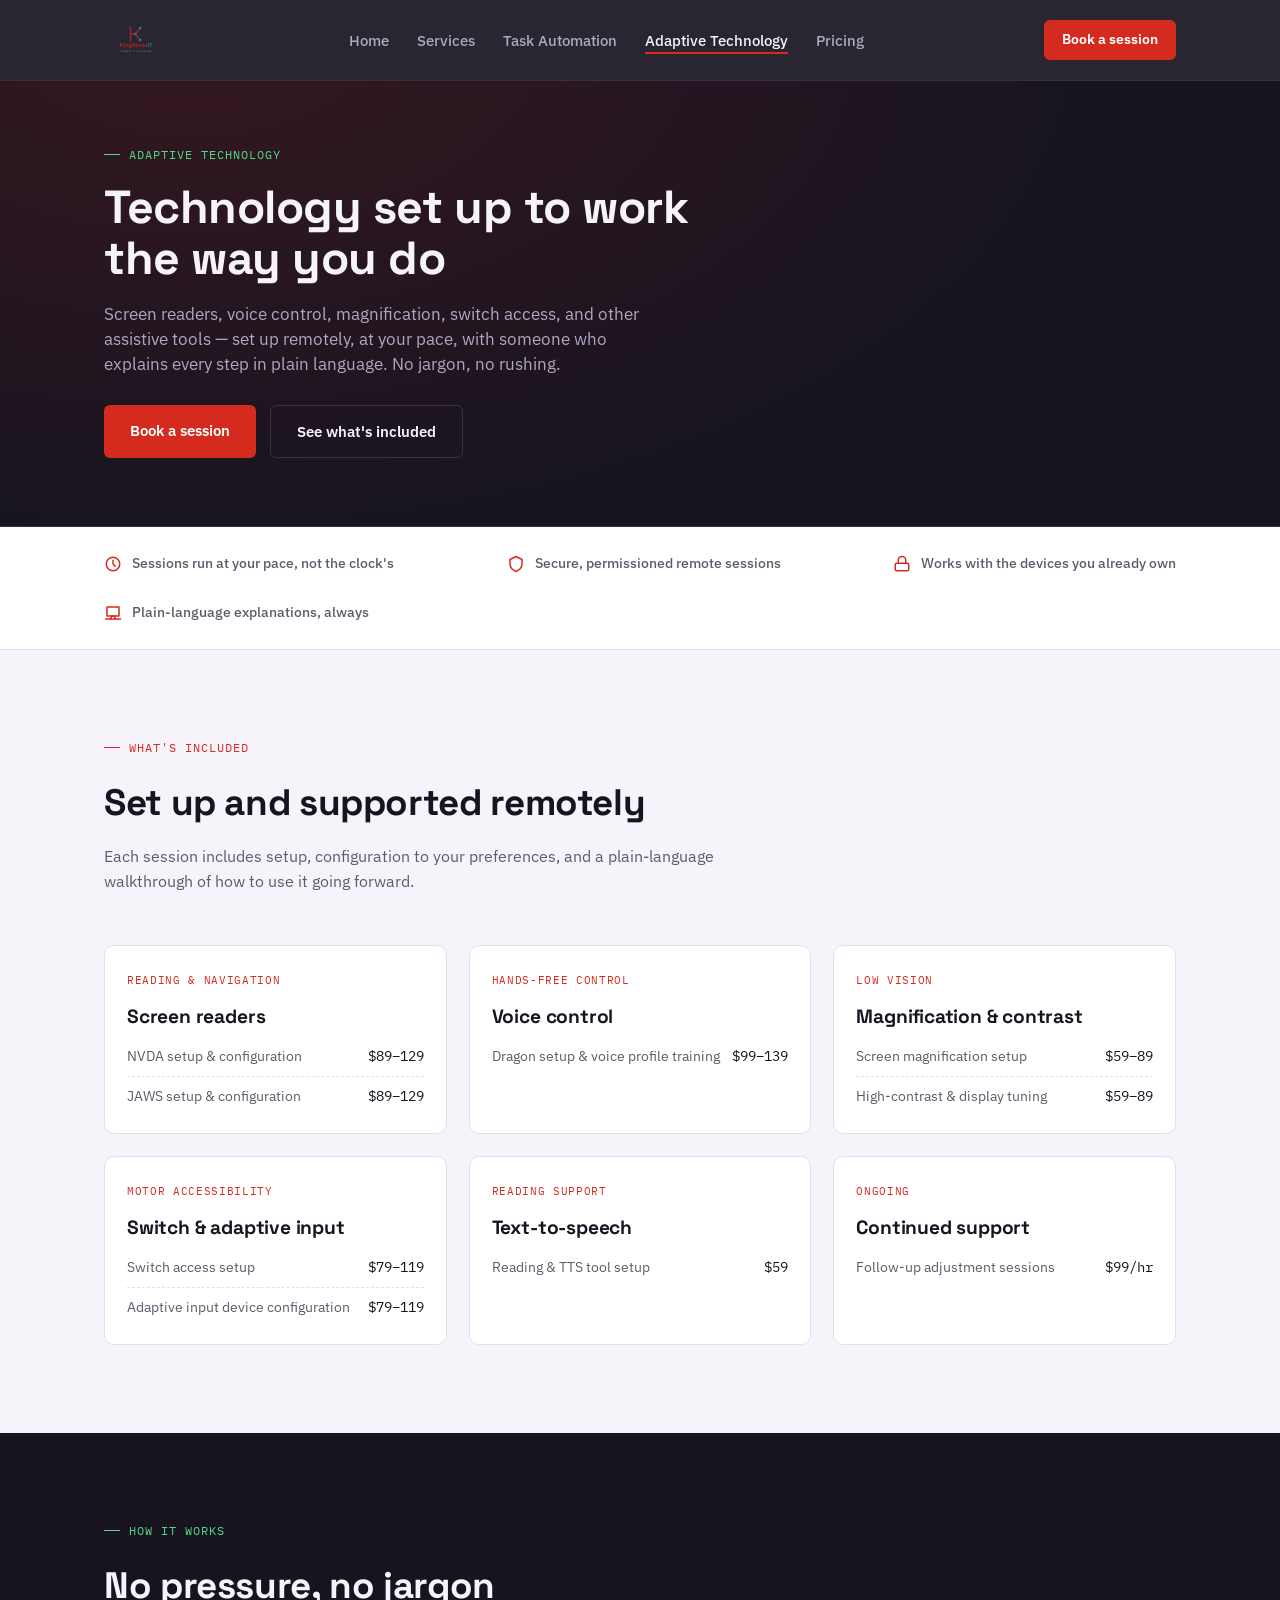
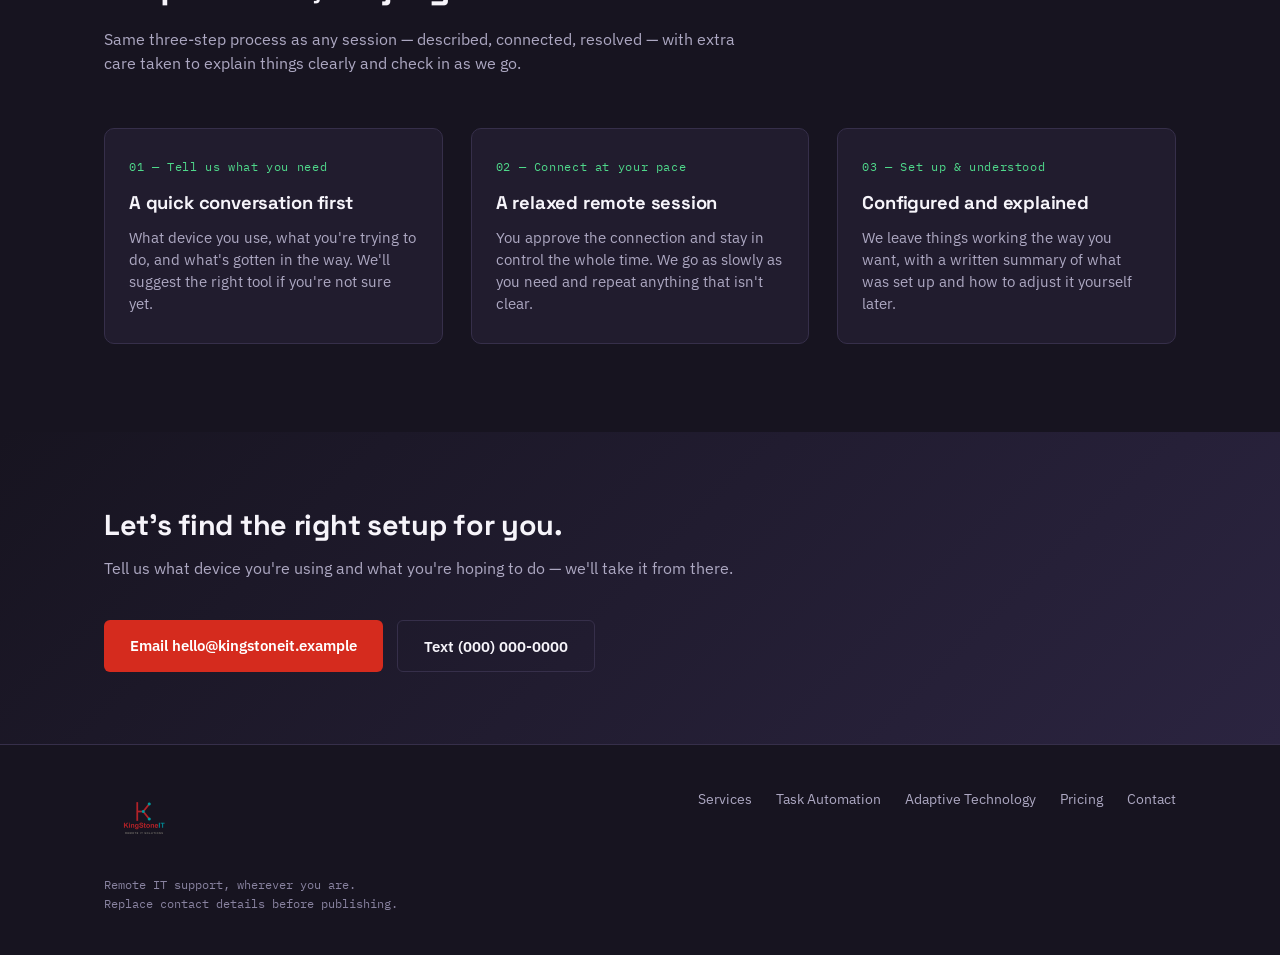
==== adaptive-technology.html @ 72d065fc "Switch to KingStoneIT.png logo" ====
<!DOCTYPE html>
<html lang="en">
<head>
<meta charset="UTF-8">
<meta name="viewport" content="width=device-width, initial-scale=1.0">
<title>Adaptive Technology Support — KingStone IT</title>
<meta name="description" content="Remote setup and support for screen readers, voice control, magnification, and other assistive technology. Patient, one-on-one sessions.">
<link rel="preconnect" href="https://fonts.googleapis.com">
<link rel="preconnect" href="https://fonts.gstatic.com" crossorigin>
<link href="https://fonts.googleapis.com/css2?family=Space+Grotesk:wght@500;600;700&family=IBM+Plex+Sans:wght@400;500;600&family=IBM+Plex+Mono:wght@400;500&display=swap" rel="stylesheet">
<link href="https://assets.calendly.com/assets/external/widget.css" rel="stylesheet">
<link rel="stylesheet" href="styles.css">
<link rel="stylesheet" href="automation-theme.css">
<link rel="icon" type="image/png" href="KingStoneIT-favicon.png">
</head>
<body>
<a href="#main-content" class="skip-link">Skip to main content</a>

<nav aria-label="Primary">
  <div class="nav-inner">
    <a href="index.html" class="brand"><img src="KingStoneIT.png" alt="KingStone IT" class="brand-icon"></a>
    <ul class="nav-links" id="navLinks">
      <li><a href="index.html">Home</a></li>
      <li><a href="services.html">Services</a></li>
      <li><a href="task-automation.html">Task Automation</a></li>
      <li><a href="adaptive-technology.html" aria-current="page">Adaptive Technology</a></li>
      <li><a href="pricing.html">Pricing</a></li>
    </ul>
    <div style="display:flex; align-items:center; gap:10px;">
      <a href="https://calendly.com/kingstoneit/session" target="_blank" rel="noopener" class="nav-cta" onclick="return openCalendly(event)">Book a session</a>
      <button class="nav-toggle" id="navToggle" aria-label="Toggle menu" aria-controls="navLinks" aria-expanded="false">MENU</button>
    </div>
  </div>
</nav>

<header class="page-hero">
  <div class="wrap">
    <div class="eyebrow">Adaptive technology</div>
    <h1>Technology set up to work the way you do</h1>
    <p class="lede">Screen readers, voice control, magnification, switch access, and other assistive tools — set up remotely, at your pace, with someone who explains every step in plain language. No jargon, no rushing.</p>
    <div class="hero-ctas">
      <a href="https://calendly.com/kingstoneit/session" target="_blank" rel="noopener" class="btn-primary" onclick="return openCalendly(event)">Book a session</a>
      <a href="#services" class="btn-ghost">See what's included</a>
    </div>
  </div>
</header>

<main id="main-content">

<div class="trust">
  <div class="wrap trust-inner">
    <div class="trust-item">
      <svg aria-hidden="true" focusable="false" width="18" height="18" viewBox="0 0 24 24" fill="none" stroke-width="2" stroke-linecap="round" stroke-linejoin="round"><circle cx="12" cy="12" r="9"/><path d="M12 7v5l3 3"/></svg>
      Sessions run at your pace, not the clock's
    </div>
    <div class="trust-item">
      <svg aria-hidden="true" focusable="false" width="18" height="18" viewBox="0 0 24 24" fill="none" stroke-width="2" stroke-linecap="round" stroke-linejoin="round"><path d="M12 2l8 4v6c0 5-3.5 8-8 10-4.5-2-8-5-8-10V6z"/></svg>
      Secure, permissioned remote sessions
    </div>
    <div class="trust-item">
      <svg aria-hidden="true" focusable="false" width="18" height="18" viewBox="0 0 24 24" fill="none" stroke-width="2" stroke-linecap="round" stroke-linejoin="round"><rect x="3" y="11" width="18" height="10" rx="2"/><path d="M7 11V7a5 5 0 0110 0v4"/></svg>
      Works with the devices you already own
    </div>
    <div class="trust-item">
      <svg aria-hidden="true" focusable="false" width="18" height="18" viewBox="0 0 24 24" fill="none" stroke-width="2" stroke-linecap="round" stroke-linejoin="round"><path d="M4 4h16v12H4z"/><path d="M2 20h20"/><path d="M9 20l1-4h4l1 4"/></svg>
      Plain-language explanations, always
    </div>
  </div>
</div>

<section id="services">
  <div class="wrap">
    <div class="section-head">
      <div class="eyebrow">What's included</div>
      <h2>Set up and supported remotely</h2>
      <p>Each session includes setup, configuration to your preferences, and a plain-language walkthrough of how to use it going forward.</p>
    </div>
    <div class="service-grid">
      <div class="light-card">
        <div class="tag">Reading &amp; navigation</div>
        <h3>Screen readers</h3>
        <ul>
          <li>NVDA setup &amp; configuration <span class="price">$89–129</span></li>
          <li>JAWS setup &amp; configuration <span class="price">$89–129</span></li>
        </ul>
      </div>
      <div class="light-card">
        <div class="tag">Hands-free control</div>
        <h3>Voice control</h3>
        <ul>
          <li>Dragon setup &amp; voice profile training <span class="price">$99–139</span></li>
        </ul>
      </div>
      <div class="light-card">
        <div class="tag">Low vision</div>
        <h3>Magnification &amp; contrast</h3>
        <ul>
          <li>Screen magnification setup <span class="price">$59–89</span></li>
          <li>High-contrast &amp; display tuning <span class="price">$59–89</span></li>
        </ul>
      </div>
      <div class="light-card">
        <div class="tag">Motor accessibility</div>
        <h3>Switch &amp; adaptive input</h3>
        <ul>
          <li>Switch access setup <span class="price">$79–119</span></li>
          <li>Adaptive input device configuration <span class="price">$79–119</span></li>
        </ul>
      </div>
      <div class="light-card">
        <div class="tag">Reading support</div>
        <h3>Text-to-speech</h3>
        <ul>
          <li>Reading &amp; TTS tool setup <span class="price">$59</span></li>
        </ul>
      </div>
      <div class="light-card">
        <div class="tag">Ongoing</div>
        <h3>Continued support</h3>
        <ul>
          <li>Follow-up adjustment sessions <span class="price">$99/hr</span></li>
        </ul>
      </div>
    </div>
  </div>
</section>

<section class="dark-section">
  <div class="wrap">
    <div class="section-head">
      <div class="eyebrow">How it works</div>
      <h2>No pressure, no jargon</h2>
      <p>Same three-step process as any session — described, connected, resolved — with extra care taken to explain things clearly and check in as we go.</p>
    </div>
    <div class="steps">
      <div class="step" style="background:var(--ink-2); border-color:var(--border-dark);">
        <div class="step-num mono" style="color:var(--teal);">01 — Tell us what you need</div>
        <h3>A quick conversation first</h3>
        <p style="color:var(--slate-light);">What device you use, what you're trying to do, and what's gotten in the way. We'll suggest the right tool if you're not sure yet.</p>
      </div>
      <div class="step" style="background:var(--ink-2); border-color:var(--border-dark);">
        <div class="step-num mono" style="color:var(--teal);">02 — Connect at your pace</div>
        <h3>A relaxed remote session</h3>
        <p style="color:var(--slate-light);">You approve the connection and stay in control the whole time. We go as slowly as you need and repeat anything that isn't clear.</p>
      </div>
      <div class="step" style="background:var(--ink-2); border-color:var(--border-dark);">
        <div class="step-num mono" style="color:var(--teal);">03 — Set up &amp; understood</div>
        <h3>Configured and explained</h3>
        <p style="color:var(--slate-light);">We leave things working the way you want, with a written summary of what was set up and how to adjust it yourself later.</p>
      </div>
    </div>
  </div>
</section>

<div class="cta-band" id="contact">
  <div class="wrap cta-band-inner">
    <div>
      <h2>Let's find the right setup for you.</h2>
      <p>Tell us what device you're using and what you're hoping to do — we'll take it from there.</p>
    </div>
    <div style="display:flex; gap:14px; flex-wrap:wrap;">
      <a href="mailto:hello@kingstoneit.example" class="btn-primary">Email hello@kingstoneit.example</a>
      <a href="sms:+10000000000" class="btn-ghost">Text (000) 000-0000</a>
    </div>
  </div>
</div>

</main>

<footer>
  <div class="wrap footer-inner">
    <div>
      <div class="footer-brand"><img src="KingStoneIT.png" alt="KingStone IT" class="footer-icon"></div>
      <p class="footer-note">Remote IT support, wherever you are.<br>Replace contact details before publishing.</p>
    </div>
    <ul class="footer-links">
      <li><a href="services.html">Services</a></li>
      <li><a href="task-automation.html">Task Automation</a></li>
      <li><a href="adaptive-technology.html">Adaptive Technology</a></li>
      <li><a href="pricing.html">Pricing</a></li>
      <li><a href="#contact">Contact</a></li>
    </ul>
  </div>
</footer>

<script src="https://assets.calendly.com/assets/external/widget.js" type="text/javascript" async></script>
<script src="script.js"></script>
</body>
</html>
---- styles.css ----
:root{
  --ink:#10171F;
  --ink-2:#1A232D;
  --ink-3:#242F3B;
  --paper:#F5F3EE;
  --paper-2:#FFFFFF;
  --teal:#4FA8D6;
  --copper:#C13D2F;
  --copper-dark:#A02F23;
  --amber:#E8A33D;
  --ok-green:#5FBE8A;
  --slate:#5B6672;
  --slate-light:#A9B4BE;
  --border-light:#E4E0D6;
  --border-dark:#2E3946;
  --radius:10px;
}

*{box-sizing:border-box;}
html{scroll-behavior:smooth;}
body{
  margin:0;
  font-family:'IBM Plex Sans', sans-serif;
  color:var(--ink);
  background:var(--paper);
  line-height:1.5;
  -webkit-font-smoothing:antialiased;
}
h1,h2,h3{
  font-family:'Space Grotesk', sans-serif;
  margin:0;
  letter-spacing:-0.01em;
}
.mono{font-family:'IBM Plex Mono', monospace;}
a{color:inherit;}
img{max-width:100%;display:block;}
.wrap{
  max-width:1120px;
  margin:0 auto;
  padding:0 24px;
}
:focus-visible{
  outline:2px solid var(--teal);
  outline-offset:3px;
}
.skip-link{
  position:absolute;
  left:12px;
  top:-60px;
  background:var(--paper-2);
  color:var(--ink);
  padding:12px 18px;
  border-radius:6px;
  font-weight:600;
  font-size:0.9rem;
  text-decoration:none;
  z-index:100;
  transition:top .15s ease;
}
.skip-link:focus{top:12px;}

/* ---------- NAV ---------- */
nav{
  position:sticky;
  top:0;
  z-index:50;
  background:rgba(16,23,31,0.92);
  backdrop-filter:blur(8px);
  border-bottom:1px solid var(--border-dark);
}
.nav-inner{
  display:flex;
  align-items:center;
  justify-content:space-between;
  padding:16px 24px;
  max-width:1120px;
  margin:0 auto;
}
.brand{
  display:flex;
  align-items:center;
  gap:10px;
  color:var(--paper);
  font-weight:700;
  font-size:1.15rem;
  text-decoration:none;
}
.brand-icon{
  height:48px;width:auto;
  display:block;
  flex-shrink:0;
}
.footer-icon{
  height:60px;width:auto;
  display:block;
  flex-shrink:0;
}
.nav-links{
  display:flex;
  gap:28px;
  list-style:none;
  margin:0;padding:0;
}
.nav-links a{
  color:var(--slate-light);
  text-decoration:none;
  font-size:0.92rem;
  font-weight:500;
  transition:color .15s ease;
}
.nav-links a:hover{color:var(--paper);}
.nav-links a[aria-current="page"]{color:var(--paper); border-bottom:2px solid var(--copper); padding-bottom:2px;}
.nav-cta{
  background:var(--copper);
  color:#fff;
  padding:9px 18px;
  border-radius:6px;
  font-weight:600;
  font-size:0.88rem;
  text-decoration:none;
  white-space:nowrap;
  transition:background .15s ease;
}
.nav-cta:hover{background:var(--copper-dark);}
.nav-toggle{display:none;}

/* ---------- PAGE HERO (interior pages) ---------- */
.page-hero{
  background:
    radial-gradient(ellipse 900px 500px at 15% -10%, rgba(79,168,214,0.10), transparent),
    var(--ink);
  color:var(--paper);
  padding:64px 0 68px;
  border-bottom:1px solid var(--border-dark);
}
.page-hero h1{
  font-size:clamp(2rem, 4vw, 2.9rem);
  line-height:1.1;
  font-weight:700;
  max-width:22ch;
}
.page-hero p.lede{
  margin-top:18px;
  font-size:1.05rem;
  color:var(--slate-light);
  max-width:56ch;
}
.page-hero .hero-ctas{margin-top:28px;}

/* ---------- HOME HERO ---------- */
.hero{
  background:
    radial-gradient(ellipse 900px 500px at 15% -10%, rgba(79,168,214,0.10), transparent),
    var(--ink);
  color:var(--paper);
  padding:88px 0 96px;
  border-bottom:1px solid var(--border-dark);
}
.hero-grid{
  display:grid;
  grid-template-columns:1.15fr 0.85fr;
  gap:56px;
  align-items:center;
}
.eyebrow{
  font-family:'IBM Plex Mono', monospace;
  font-size:0.78rem;
  letter-spacing:0.08em;
  text-transform:uppercase;
  color:var(--teal);
  display:flex;
  align-items:center;
  gap:9px;
  margin-bottom:18px;
}
.eyebrow::before{
  content:"";
  width:16px;height:1px;
  background:var(--teal);
}
.hero h1{
  font-size:clamp(2.1rem, 4.4vw, 3.35rem);
  line-height:1.08;
  font-weight:700;
}
.hero h1 em{font-style:normal; color:var(--copper);}
.hero p.lede{
  margin-top:20px;
  font-size:1.08rem;
  color:var(--slate-light);
  max-width:46ch;
}
.hero-ctas{
  display:flex;
  gap:14px;
  margin-top:32px;
  flex-wrap:wrap;
}
.btn-primary{
  background:var(--copper);
  color:#fff;
  padding:14px 26px;
  border-radius:6px;
  font-weight:600;
  text-decoration:none;
  font-size:0.95rem;
  display:inline-block;
  transition:background .15s ease, transform .15s ease;
}
.btn-primary:hover{background:var(--copper-dark); transform:translateY(-1px);}
.btn-ghost{
  border:1px solid var(--border-dark);
  color:var(--paper);
  padding:14px 26px;
  border-radius:6px;
  font-weight:600;
  text-decoration:none;
  font-size:0.95rem;
  display:inline-block;
  transition:border-color .15s ease, background .15s ease;
}
.btn-ghost:hover{border-color:var(--teal); background:rgba(79,168,214,0.08);}

/* status board — signature element */
.board{
  background:var(--ink-2);
  border:1px solid var(--border-dark);
  border-radius:var(--radius);
  padding:22px;
}
.board-head{
  display:flex;
  justify-content:space-between;
  align-items:center;
  padding-bottom:16px;
  margin-bottom:16px;
  border-bottom:1px solid var(--border-dark);
}
.board-head span:first-child{
  font-family:'IBM Plex Mono', monospace;
  font-size:0.75rem;
  letter-spacing:0.06em;
  color:var(--slate-light);
  text-transform:uppercase;
}
.board-head span:last-child{
  font-family:'IBM Plex Mono', monospace;
  font-size:0.72rem;
  color:var(--ok-green);
}
.board-row{
  display:flex;
  align-items:center;
  justify-content:space-between;
  padding:11px 0;
  border-bottom:1px solid var(--border-dark);
}
.board-row:last-child{border-bottom:none;}
.board-row .label{
  font-family:'IBM Plex Mono', monospace;
  font-size:0.83rem;
  color:var(--paper);
}
.board-row .status{
  display:flex;
  align-items:center;
  gap:8px;
  font-family:'IBM Plex Mono', monospace;
  font-size:0.75rem;
  color:var(--ok-green);
}
.pulse-dot{
  width:7px;height:7px;
  border-radius:50%;
  background:var(--ok-green);
  box-shadow:0 0 0 0 rgba(95,190,138,0.5);
  animation:pulse 2.4s ease-out infinite;
}
@keyframes pulse{
  0%{box-shadow:0 0 0 0 rgba(95,190,138,0.45);}
  70%{box-shadow:0 0 0 7px rgba(95,190,138,0);}
  100%{box-shadow:0 0 0 0 rgba(95,190,138,0);}
}
@media (prefers-reduced-motion: reduce){
  .pulse-dot{animation:none;}
  html{scroll-behavior:auto;}
}

/* ---------- TRUST BAR ---------- */
.trust{
  background:var(--paper-2);
  border-bottom:1px solid var(--border-light);
  padding:26px 0;
}
.trust-inner{
  display:flex;
  flex-wrap:wrap;
  gap:28px 40px;
  justify-content:space-between;
}
.trust-item{
  display:flex;
  align-items:center;
  gap:10px;
  font-size:0.88rem;
  color:var(--slate);
  font-weight:500;
}
.trust-item svg{flex:none;stroke:var(--copper);}

/* ---------- SECTION SHARED ---------- */
section{padding:88px 0;}
.section-head{
  max-width:640px;
  margin-bottom:52px;
}
.section-head .eyebrow{color:var(--copper);}
.section-head .eyebrow::before{background:var(--copper);}
.section-head h2{
  font-size:clamp(1.7rem, 3vw, 2.3rem);
  font-weight:700;
}
.section-head p{
  color:var(--slate);
  margin-top:14px;
  font-size:1.02rem;
}

/* ---------- HOW IT WORKS ---------- */
.how{background:var(--paper);}
.steps{
  display:grid;
  grid-template-columns:repeat(3,1fr);
  gap:28px;
}
.step{
  background:var(--paper-2);
  border:1px solid var(--border-light);
  border-radius:var(--radius);
  padding:28px 24px;
  position:relative;
}
.step-num{
  font-family:'IBM Plex Mono', monospace;
  font-size:0.78rem;
  color:var(--copper);
  letter-spacing:0.05em;
}
.step h3{font-size:1.15rem; margin-top:14px; margin-bottom:10px;}
.step p{color:var(--slate); font-size:0.92rem; margin:0;}

/* ---------- DARK SECTION VARIANT ---------- */
.dark-section{background:var(--ink); color:var(--paper);}
.dark-section .section-head .eyebrow{color:var(--teal);}
.dark-section .section-head .eyebrow::before{background:var(--teal);}
.dark-section .section-head p{color:var(--slate-light);}

/* ---------- SERVICE / OVERVIEW CARDS ---------- */
.service-grid{
  display:grid;
  grid-template-columns:repeat(3,1fr);
  gap:22px;
}
.service-grid.cols-2{grid-template-columns:repeat(2,1fr);}
.service-card{
  background:var(--ink-2);
  border:1px solid var(--border-dark);
  border-radius:var(--radius);
  padding:26px 22px;
  display:flex;
  flex-direction:column;
  gap:14px;
}
.service-card .tag{
  font-family:'IBM Plex Mono', monospace;
  font-size:0.7rem;
  text-transform:uppercase;
  letter-spacing:0.06em;
  color:var(--teal);
}
.service-card h3{font-size:1.2rem;}
.service-card p.desc{color:var(--slate-light); font-size:0.92rem; margin:0;}
.service-card ul{
  margin:0;
  padding:0;
  list-style:none;
  display:flex;
  flex-direction:column;
  gap:9px;
}
.service-card li{
  font-size:0.88rem;
  color:var(--slate-light);
  display:flex;
  justify-content:space-between;
  gap:12px;
  padding-bottom:9px;
  border-bottom:1px dashed var(--border-dark);
}
.service-card li:last-child{border-bottom:none;padding-bottom:0;}
.service-card li .price{
  font-family:'IBM Plex Mono', monospace;
  color:var(--paper);
  white-space:nowrap;
}
.service-card .card-link{
  margin-top:auto;
  color:var(--teal);
  font-weight:600;
  font-size:0.9rem;
  text-decoration:none;
  display:inline-flex;
  align-items:center;
  gap:6px;
}
.service-card .card-link:hover{text-decoration:underline;}

/* ---------- LIGHT CARDS (used on light-background sections) ---------- */
.light-card{
  background:var(--paper-2);
  border:1px solid var(--border-light);
  border-radius:var(--radius);
  padding:26px 22px;
  display:flex;
  flex-direction:column;
  gap:14px;
}
.light-card .tag{
  font-family:'IBM Plex Mono', monospace;
  font-size:0.7rem;
  text-transform:uppercase;
  letter-spacing:0.06em;
  color:var(--copper);
}
.light-card h3{font-size:1.2rem;}
.light-card ul{
  margin:0;
  padding:0;
  list-style:none;
  display:flex;
  flex-direction:column;
  gap:9px;
}
.light-card li{
  font-size:0.88rem;
  color:var(--slate);
  display:flex;
  justify-content:space-between;
  gap:12px;
  padding-bottom:9px;
  border-bottom:1px dashed var(--border-light);
}
.light-card li:last-child{border-bottom:none;padding-bottom:0;}
.light-card li .price{
  font-family:'IBM Plex Mono', monospace;
  color:var(--ink);
  white-space:nowrap;
}

/* ---------- RETAINER / PRICING PLANS ---------- */
.retainer{background:var(--paper);}
.plans{
  display:grid;
  grid-template-columns:repeat(3,1fr);
  gap:24px;
}
.plan{
  background:var(--paper-2);
  border:1px solid var(--border-light);
  border-radius:var(--radius);
  padding:30px 26px;
  display:flex;
  flex-direction:column;
}
.plan.featured{border:2px solid var(--copper); position:relative;}
.plan.featured::before{
  content:"MOST POPULAR";
  position:absolute;
  top:-11px;
  left:26px;
  background:var(--copper);
  color:#fff;
  font-family:'IBM Plex Mono', monospace;
  font-size:0.65rem;
  letter-spacing:0.06em;
  padding:4px 10px;
  border-radius:4px;
}
.plan h3{font-size:1.1rem;}
.plan .price{
  font-family:'Space Grotesk', sans-serif;
  font-size:2.1rem;
  font-weight:700;
  margin:14px 0 4px;
}
.plan .price span{font-size:0.95rem; font-weight:500; color:var(--slate);}
.plan ul{
  list-style:none;
  padding:0;
  margin:20px 0 0;
  display:flex;
  flex-direction:column;
  gap:10px;
  flex:1;
}
.plan li{font-size:0.9rem; color:var(--slate); display:flex; gap:9px; align-items:flex-start;}
.plan li svg{flex:none; margin-top:3px; stroke:var(--ok-green);}

/* ---------- RATE TABLE (simple two-column list) ---------- */
.rate-table{
  background:var(--paper-2);
  border:1px solid var(--border-light);
  border-radius:var(--radius);
  overflow:hidden;
}
.rate-table .rate-row{
  display:flex;
  justify-content:space-between;
  gap:16px;
  padding:16px 22px;
  border-bottom:1px solid var(--border-light);
  font-size:0.94rem;
}
.rate-table .rate-row:last-child{border-bottom:none;}
.rate-table .rate-row .price{font-family:'IBM Plex Mono', monospace; color:var(--copper); white-space:nowrap;}

/* ---------- CTA BAND ---------- */
.cta-band{
  background:linear-gradient(135deg, var(--ink) 0%, var(--ink-3) 100%);
  color:var(--paper);
  padding:72px 0;
}
.cta-band-inner{
  display:flex;
  justify-content:space-between;
  align-items:center;
  flex-wrap:wrap;
  gap:24px;
}
.cta-band h2{font-size:1.8rem; max-width:34ch;}
.cta-band p{color:var(--slate-light); margin-top:8px;}

/* ---------- FOOTER ---------- */
footer{
  background:var(--ink);
  color:var(--slate-light);
  padding:44px 0 30px;
  border-top:1px solid var(--border-dark);
}
.footer-inner{
  display:flex;
  justify-content:space-between;
  align-items:flex-start;
  flex-wrap:wrap;
  gap:24px;
}
.footer-brand{
  display:flex;
  align-items:center;
  gap:9px;
  color:var(--paper);
  font-weight:700;
  font-family:'Space Grotesk', sans-serif;
}
.footer-links{
  display:flex;
  gap:24px;
  list-style:none;
  padding:0;margin:0;
  font-size:0.85rem;
}
.footer-links a{text-decoration:none; color:var(--slate-light);}
.footer-links a:hover{color:var(--teal);}
.footer-note{
  font-size:0.78rem;
  margin-top:26px;
  color:#7C8794;
  font-family:'IBM Plex Mono', monospace;
}

/* ---------- RESPONSIVE ---------- */
@media (max-width: 860px){
  .hero-grid{grid-template-columns:1fr;}
  .steps, .service-grid, .plans, .service-grid.cols-2{grid-template-columns:1fr;}
  .nav-links{
    position:fixed;
    top:64px;left:0;right:0;
    background:var(--ink);
    flex-direction:column;
    gap:0;
    padding:8px 24px 18px;
    border-bottom:1px solid var(--border-dark);
    display:none;
  }
  .nav-links.open{display:flex;}
  .nav-links a{padding:12px 0;border-bottom:1px solid var(--border-dark);}
  .nav-toggle{
    display:block;
    background:none;
    border:1px solid var(--border-dark);
    color:var(--paper);
    border-radius:6px;
    padding:8px 10px;
    font-family:'IBM Plex Mono', monospace;
    font-size:0.75rem;
  }
  .trust-inner{justify-content:flex-start;}
  .cta-band-inner{flex-direction:column;align-items:flex-start;}
  .rate-table .rate-row{flex-direction:column; gap:4px;}
}
---- automation-theme.css ----
/* Task Automation theme override — load this AFTER styles.css.
   Redefines the same color variables with a Canadian-red/mint palette
   instead of the site's default red/blue, so the cascade picks up
   these values while every structural rule in styles.css stays shared. */
:root{
  --ink:#171420;
  --ink-2:#211C2E;
  --ink-3:#2B2440;
  --paper:#F6F4FA;
  --paper-2:#FFFFFF;
  --teal:#4FD98B;
  --copper:#D52B1E;
  --copper-dark:#A81F16;
  --amber:#F0B429;
  --ok-green:#5FBE8A;
  --slate:#5E5B6B;
  --slate-light:#ADA8C2;
  --border-light:#E3DFF0;
  --border-dark:#362F4A;
}

/* The hero background glow in styles.css hardcodes the default blue as an
   rgba() (CSS variables can't be used inside rgba() color stops), so it
   needs its own override here to match the Canadian-red theme. */
.hero, .page-hero{
  background:
    radial-gradient(ellipse 900px 500px at 15% -10%, rgba(213,43,30,0.16), transparent),
    var(--ink);
}
.btn-ghost:hover{
  background:rgba(79,217,139,0.08);
}
.footer-note{
  color:#8983A0;
}
nav{
  background:rgba(23,20,32,0.92);
}
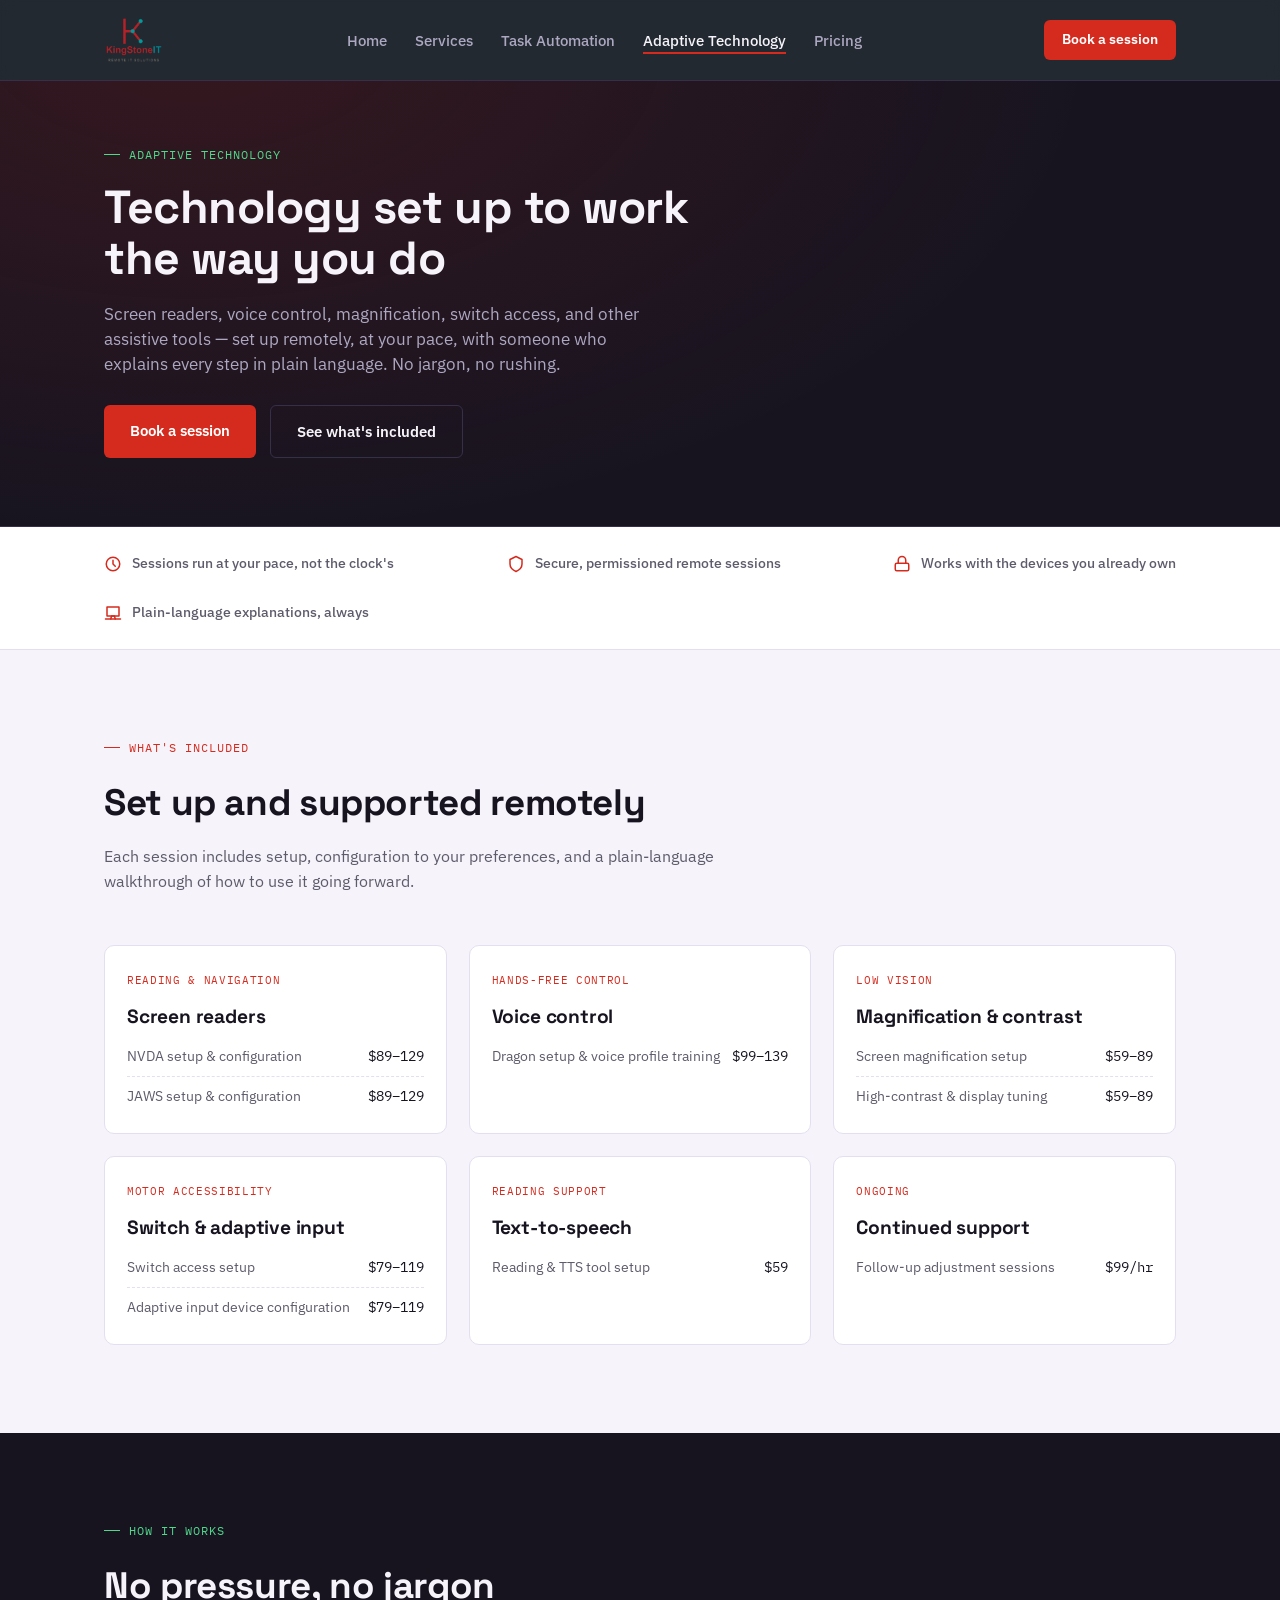
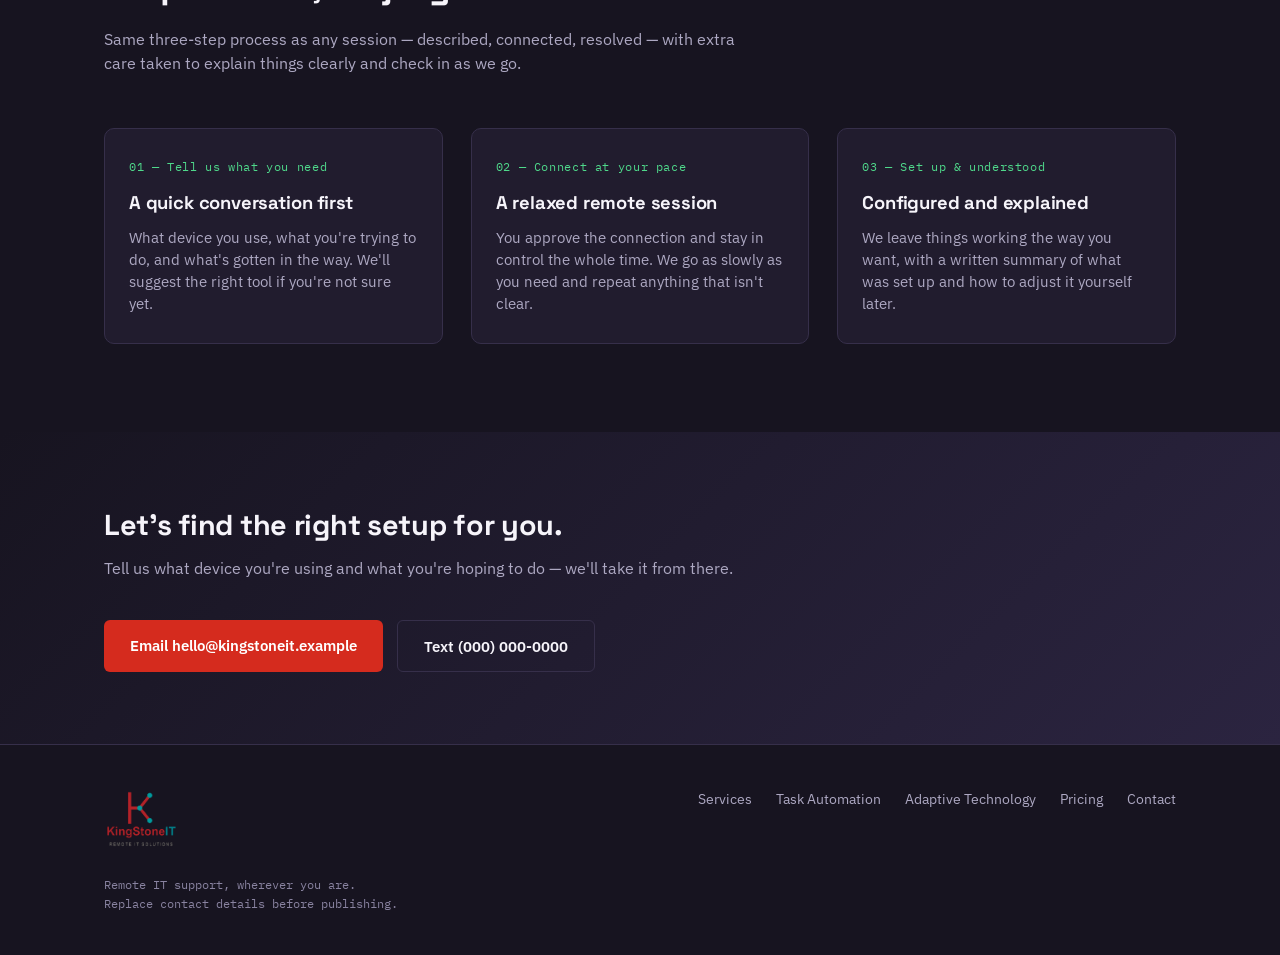
==== commit 3aedf76a: "Add logo to homepage hero, fix logo padding sitewide" ====
--- a/adaptive-technology.html
+++ b/adaptive-technology.html
@@ -18,7 +18,7 @@
 
 <nav aria-label="Primary">
   <div class="nav-inner">
-    <a href="index.html" class="brand"><img src="KingStoneIT.png" alt="KingStone IT" class="brand-icon"></a>
+    <a href="index.html" class="brand"><img src="KingStoneIT-trimmed.png" alt="KingStone IT" class="brand-icon"></a>
     <ul class="nav-links" id="navLinks">
       <li><a href="index.html">Home</a></li>
       <li><a href="services.html">Services</a></li>
@@ -170,7 +170,7 @@
 <footer>
   <div class="wrap footer-inner">
     <div>
-      <div class="footer-brand"><img src="KingStoneIT.png" alt="KingStone IT" class="footer-icon"></div>
+      <div class="footer-brand"><img src="KingStoneIT-trimmed.png" alt="KingStone IT" class="footer-icon"></div>
       <p class="footer-note">Remote IT support, wherever you are.<br>Replace contact details before publishing.</p>
     </div>
     <ul class="footer-links">
@@ -183,7 +183,4 @@
   </div>
 </footer>
 
-<script src="https://assets.calendly.com/assets/external/widget.js" type="text/javascript" async></script>
-<script src="script.js"></script>
-</body>
-</html>
+<script src="https://assets.calend
--- a/styles.css
+++ b/styles.css
@@ -178,6 +178,16 @@
   width:16px;height:1px;
   background:var(--teal);
 }
+.hero-title-row{
+  display:flex;
+  align-items:center;
+  gap:24px;
+}
+.hero-logo{
+  height:110px;
+  width:auto;
+  flex-shrink:0;
+}
 .hero h1{
   font-size:clamp(2.1rem, 4.4vw, 3.35rem);
   line-height:1.08;
@@ -582,6 +592,7 @@
 @media (max-width: 860px){
   .hero-grid{grid-template-columns:1fr;}
   .steps, .service-grid, .plans, .service-grid.cols-2{grid-template-columns:1fr;}
+  .hero-logo{height:72px;}
   .nav-links{
     position:fixed;
     top:64px;left:0;right:0;
@@ -602,9 +613,4 @@
     border-radius:6px;
     padding:8px 10px;
     font-family:'IBM Plex Mono', monospace;
-    font-size:0.75rem;
-  }
-  .trust-inner{justify-content:flex-start;}
-  .cta-band-inner{flex-direction:column;align-items:flex-start;}
-  .rate-table .rate-row{flex-direction:column; gap:4px;}
-}
+    font-size:0.75r
--- a/automation-theme.css
+++ b/automation-theme.css
@@ -34,5 +34,4 @@
   color:#8983A0;
 }
 nav{
-  background:rgba(23,20,32,0.92);
-}
+  background:rgba(23,20,
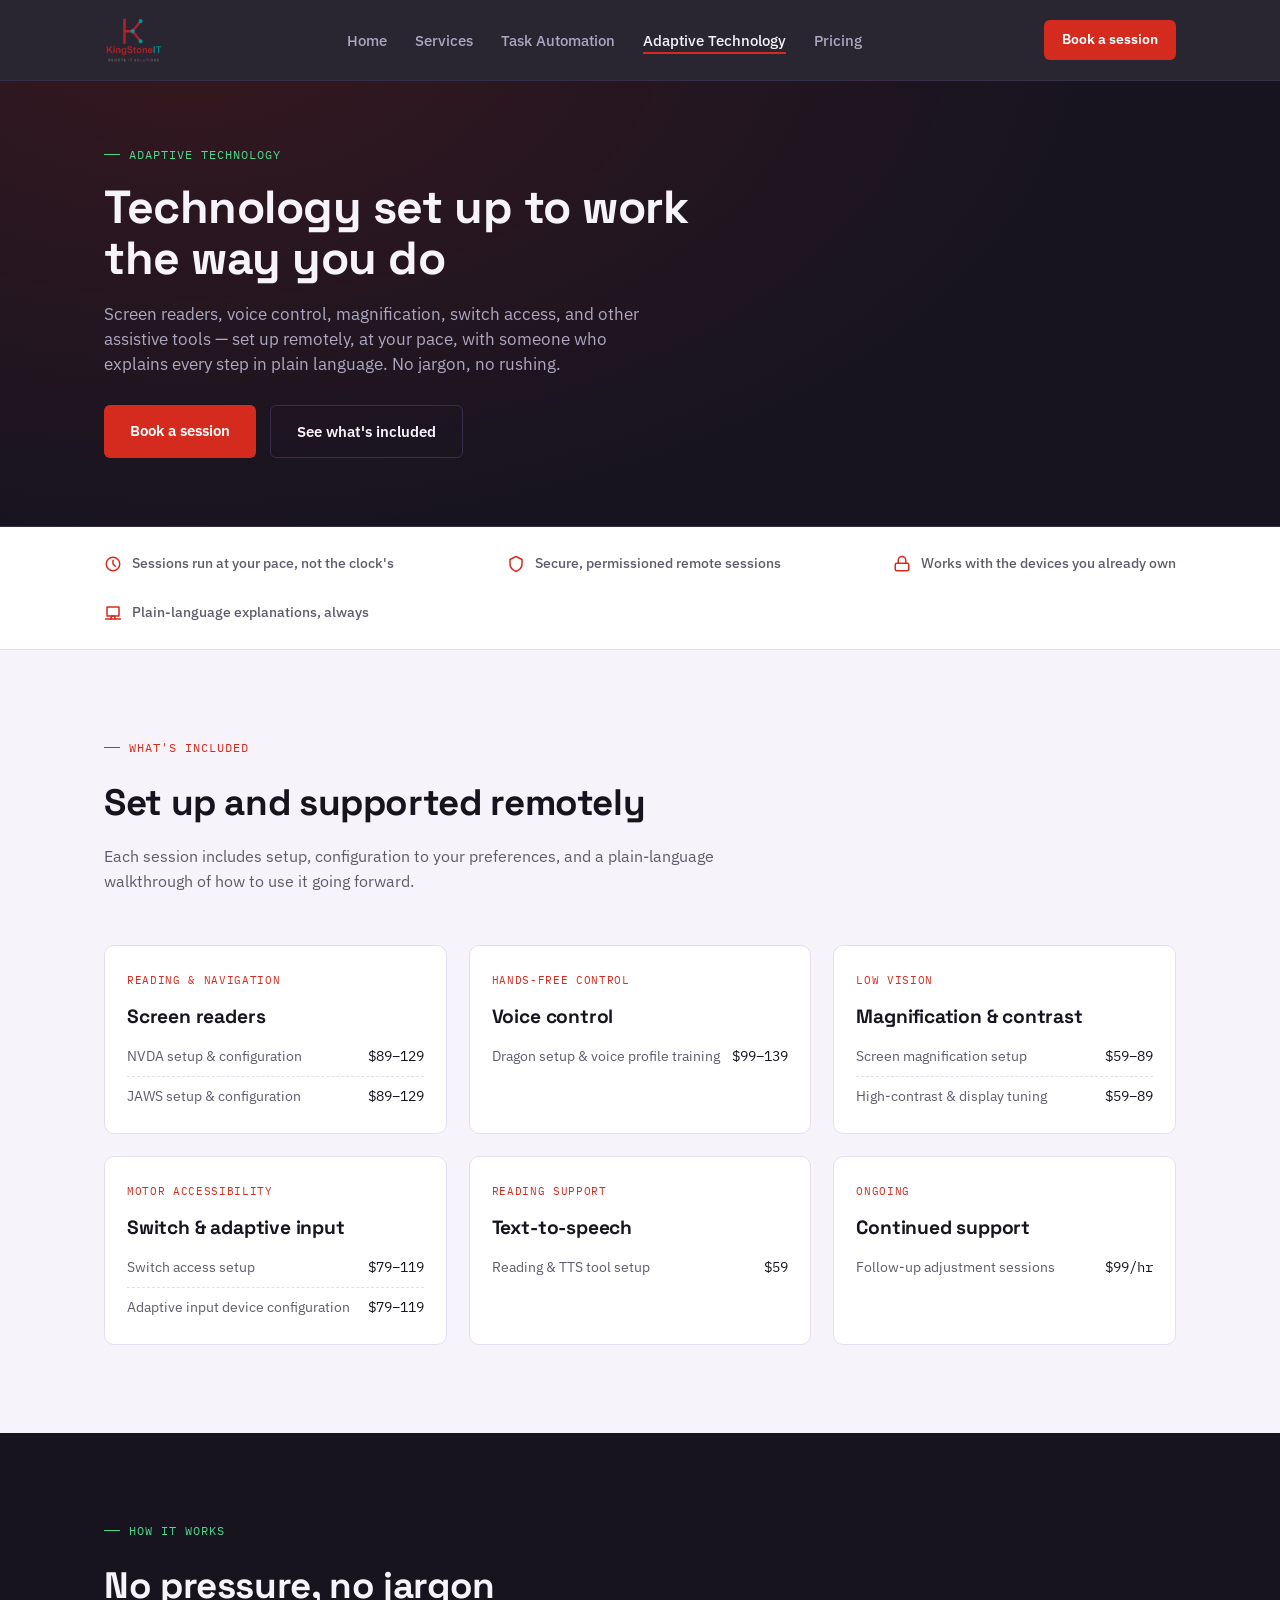
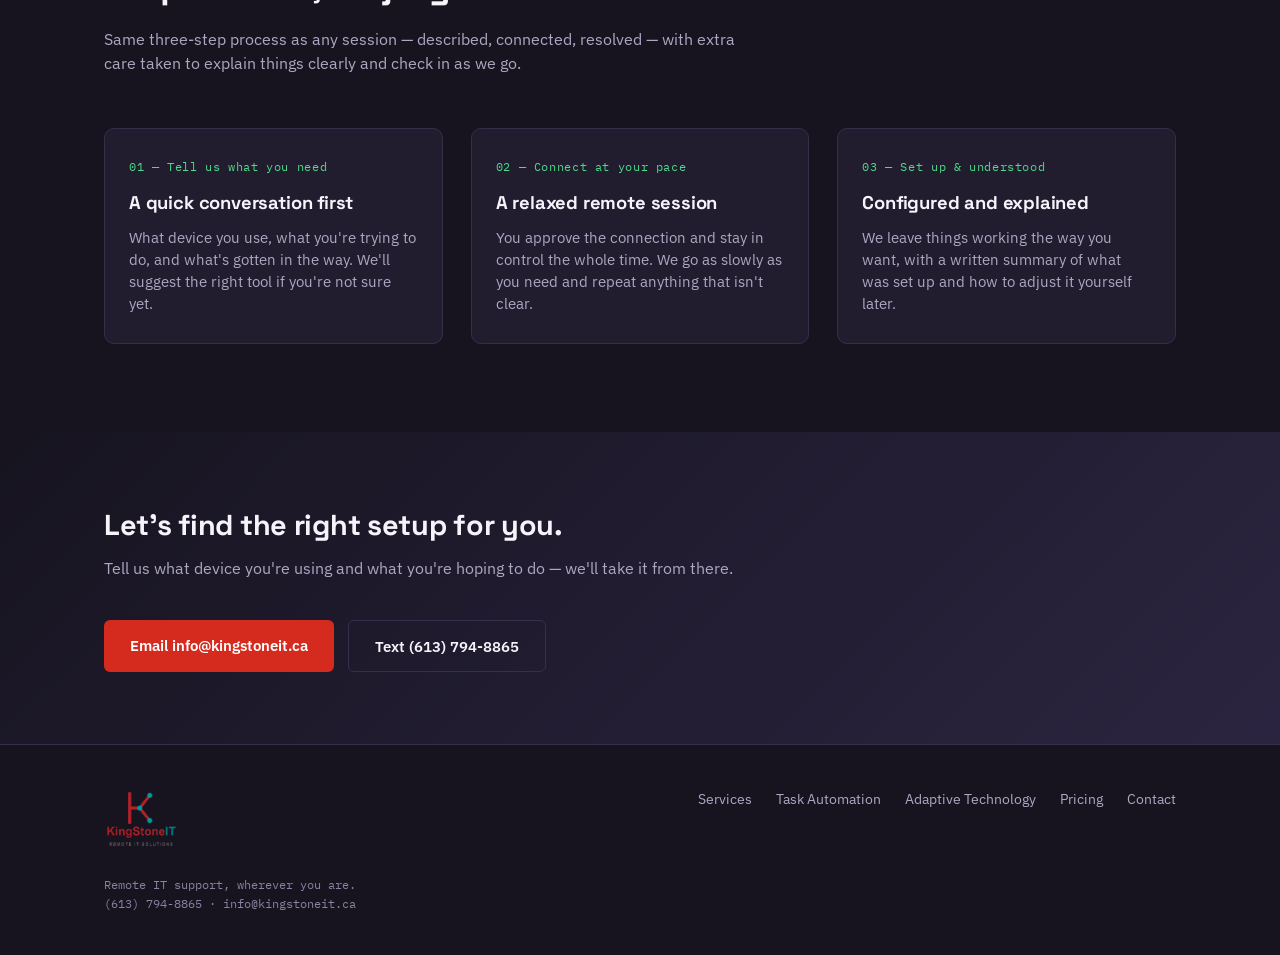
==== commit 3e6b058e: "Update contact info: phone and email" ====
--- a/adaptive-technology.html
+++ b/adaptive-technology.html
@@ -11,7 +11,10 @@
 <link href="https://assets.calendly.com/assets/external/widget.css" rel="stylesheet">
 <link rel="stylesheet" href="styles.css">
 <link rel="stylesheet" href="automation-theme.css">
-<link rel="icon" type="image/png" href="KingStoneIT-favicon.png">
+<link rel="icon" type="image/x-icon" href="favicon.ico">
+<link rel="icon" type="image/png" sizes="32x32" href="favicon-32x32.png">
+<link rel="icon" type="image/png" sizes="16x16" href="favicon-16x16.png">
+<link rel="apple-touch-icon" sizes="180x180" href="apple-touch-icon.png">
 </head>
 <body>
 <a href="#main-content" class="skip-link">Skip to main content</a>
@@ -159,8 +162,8 @@
       <p>Tell us what device you're using and what you're hoping to do — we'll take it from there.</p>
     </div>
     <div style="display:flex; gap:14px; flex-wrap:wrap;">
-      <a href="mailto:hello@kingstoneit.example" class="btn-primary">Email hello@kingstoneit.example</a>
-      <a href="sms:+10000000000" class="btn-ghost">Text (000) 000-0000</a>
+      <a href="mailto:info@kingstoneit.ca" class="btn-primary">Email info@kingstoneit.ca</a>
+      <a href="sms:+16137948865" class="btn-ghost">Text (613) 794-8865</a>
     </div>
   </div>
 </div>
@@ -171,7 +174,7 @@
   <div class="wrap footer-inner">
     <div>
       <div class="footer-brand"><img src="KingStoneIT-trimmed.png" alt="KingStone IT" class="footer-icon"></div>
-      <p class="footer-note">Remote IT support, wherever you are.<br>Replace contact details before publishing.</p>
+      <p class="footer-note">Remote IT support, wherever you are.<br>(613) 794-8865 · info@kingstoneit.ca</p>
     </div>
     <ul class="footer-links">
       <li><a href="services.html">Services</a></li>
--- a/styles.css
+++ b/styles.css
@@ -613,4 +613,12 @@
     border-radius:6px;
     padding:8px 10px;
     font-family:'IBM Plex Mono', monospace;
-    font-size:0.75r+    font-size:0.75rem;
+  }
+  .trust-inner{justify-content:flex-start;}
+  .cta-band-inner{flex-direction:column;align-items:flex-start;}
+  .rate-table .rate-row{flex-direction:column; gap:4px;}
+}
+@media (max-width: 480px){
+  .hero-title-row{flex-direction:column; align-items:flex-start; gap:12px;}
+}
--- a/automation-theme.css
+++ b/automation-theme.css
@@ -34,4 +34,5 @@
   color:#8983A0;
 }
 nav{
-  background:rgba(23,20,+  background:rgba(23,20,32,0.92);
+}
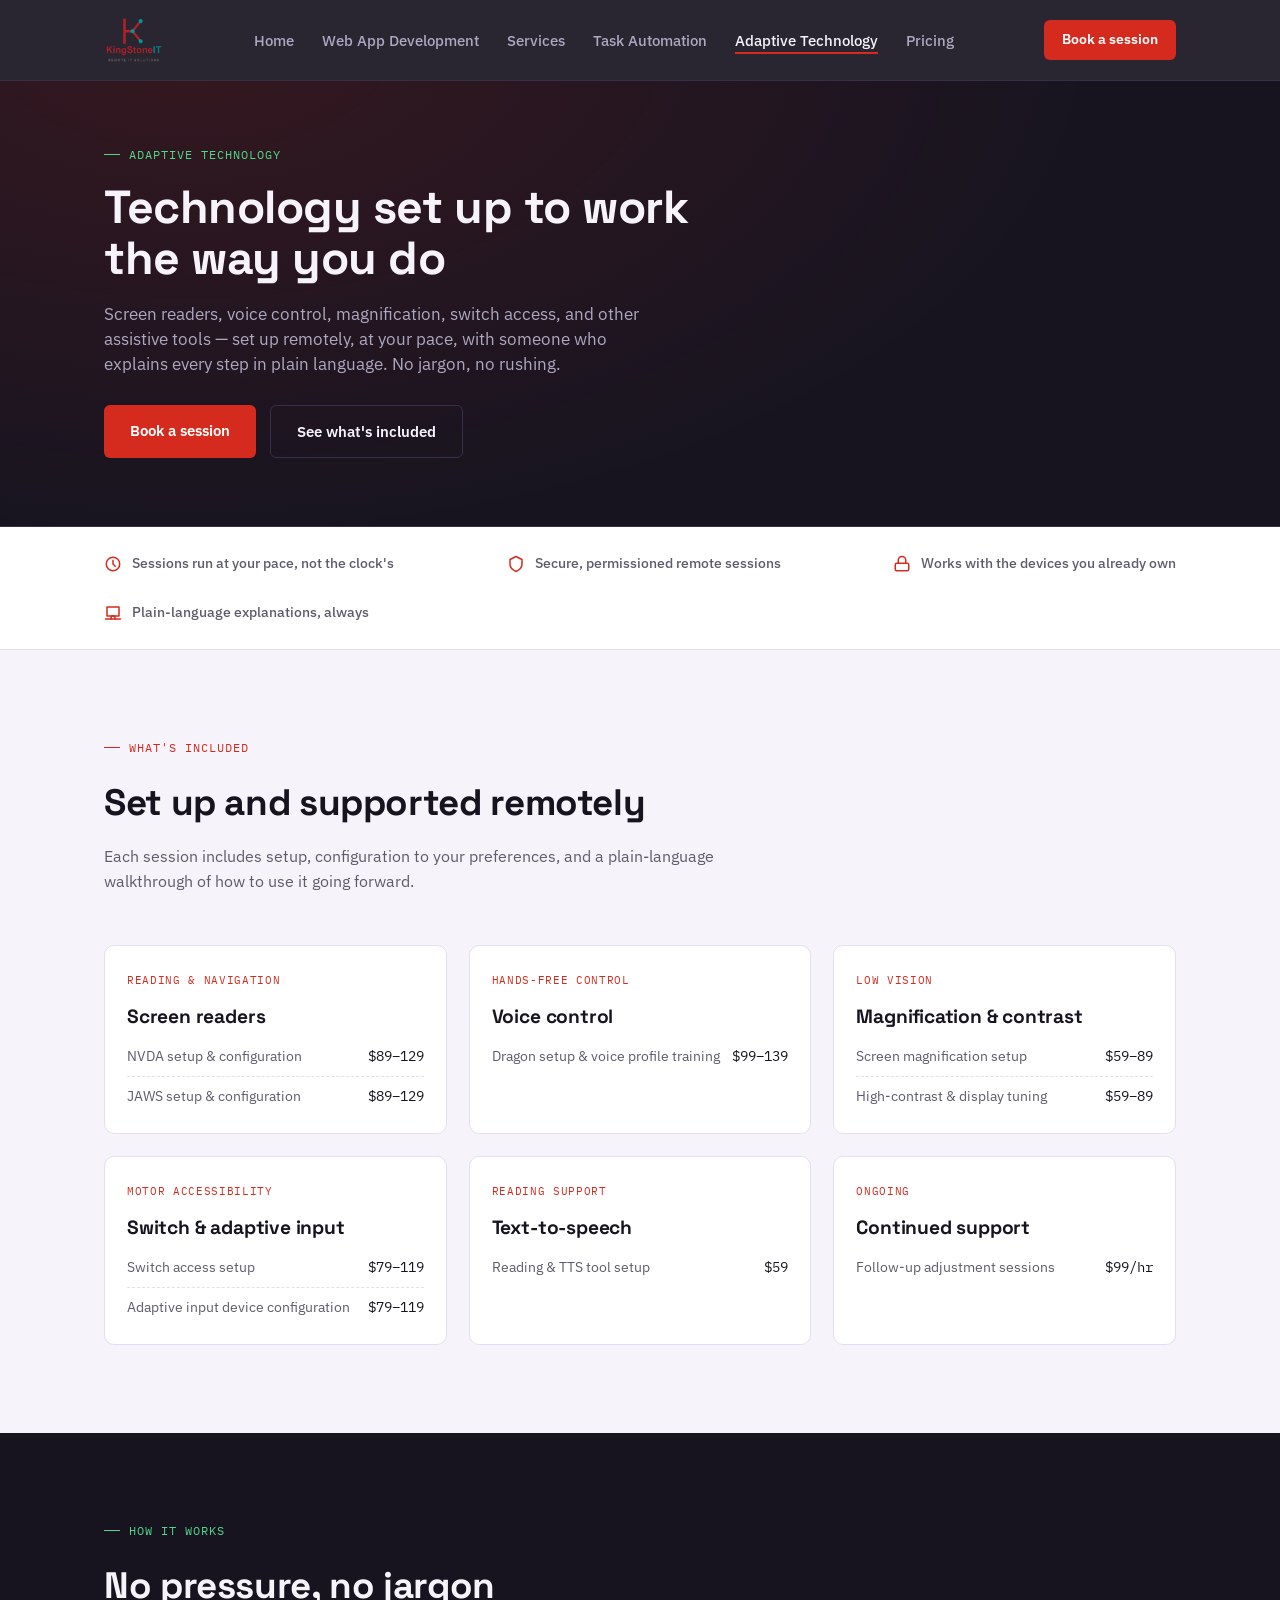
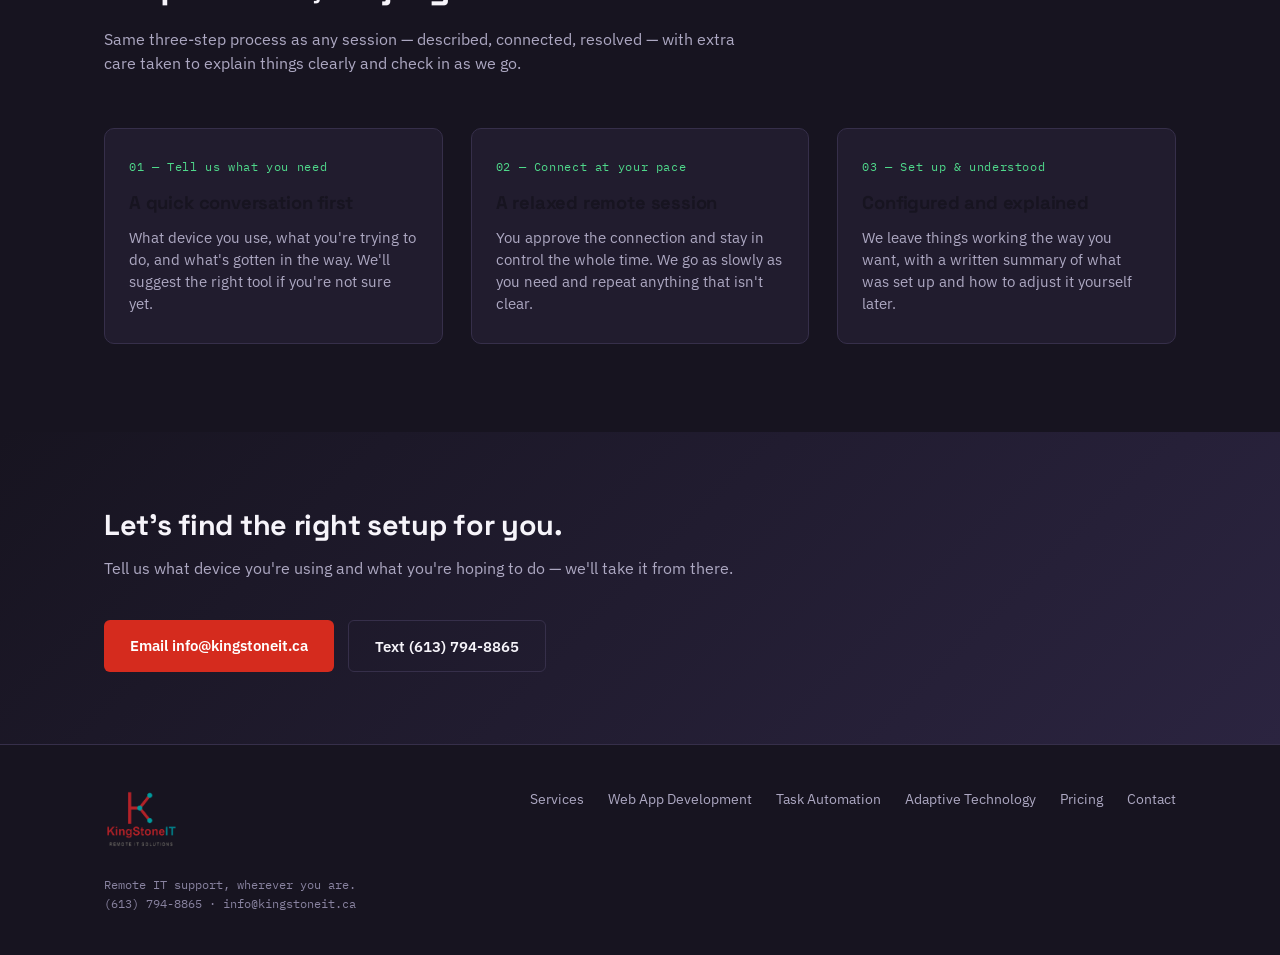
==== commit fff6b285: "Add web-app-development, remove network and security" ====
--- a/adaptive-technology.html
+++ b/adaptive-technology.html
@@ -24,13 +24,14 @@
     <a href="index.html" class="brand"><img src="KingStoneIT-trimmed.png" alt="KingStone IT" class="brand-icon"></a>
     <ul class="nav-links" id="navLinks">
       <li><a href="index.html">Home</a></li>
+      <li><a href="web-app-development.html">Web App Development</a></li>
       <li><a href="services.html">Services</a></li>
       <li><a href="task-automation.html">Task Automation</a></li>
       <li><a href="adaptive-technology.html" aria-current="page">Adaptive Technology</a></li>
       <li><a href="pricing.html">Pricing</a></li>
     </ul>
     <div style="display:flex; align-items:center; gap:10px;">
-      <a href="https://calendly.com/kingstoneit/session" target="_blank" rel="noopener" class="nav-cta" onclick="return openCalendly(event)">Book a session</a>
+      <a href="https://calendly.com/kingstoneit" target="_blank" rel="noopener" class="nav-cta" onclick="return openCalendly(event)">Book a session</a>
       <button class="nav-toggle" id="navToggle" aria-label="Toggle menu" aria-controls="navLinks" aria-expanded="false">MENU</button>
     </div>
   </div>
@@ -42,7 +43,7 @@
     <h1>Technology set up to work the way you do</h1>
     <p class="lede">Screen readers, voice control, magnification, switch access, and other assistive tools — set up remotely, at your pace, with someone who explains every step in plain language. No jargon, no rushing.</p>
     <div class="hero-ctas">
-      <a href="https://calendly.com/kingstoneit/session" target="_blank" rel="noopener" class="btn-primary" onclick="return openCalendly(event)">Book a session</a>
+      <a href="https://calendly.com/kingstoneit" target="_blank" rel="noopener" class="btn-primary" onclick="return openCalendly(event)">Book a session</a>
       <a href="#services" class="btn-ghost">See what's included</a>
     </div>
   </div>
@@ -178,6 +179,7 @@
     </div>
     <ul class="footer-links">
       <li><a href="services.html">Services</a></li>
+      <li><a href="web-app-development.html">Web App Development</a></li>
       <li><a href="task-automation.html">Task Automation</a></li>
       <li><a href="adaptive-technology.html">Adaptive Technology</a></li>
       <li><a href="pricing.html">Pricing</a></li>
@@ -186,4 +188,7 @@
   </div>
 </footer>
 
-<script src="https://assets.calend+<script src="https://assets.calendly.com/assets/external/widget.js" type="text/javascript" async></script>
+<script src="script.js"></script>
+</body>
+</html>
--- a/styles.css
+++ b/styles.css
@@ -253,11 +253,14 @@
   color:var(--slate-light);
   text-transform:uppercase;
 }
-.board-head span:last-child{
+.board-head span:last-child,
+.board-head a{
   font-family:'IBM Plex Mono', monospace;
   font-size:0.72rem;
   color:var(--ok-green);
-}
+  text-decoration:none;
+}
+.board-head a:hover{text-decoration:underline;}
 .board-row{
   display:flex;
   align-items:center;
@@ -364,6 +367,7 @@
 .dark-section .section-head .eyebrow{color:var(--teal);}
 .dark-section .section-head .eyebrow::before{background:var(--teal);}
 .dark-section .section-head p{color:var(--slate-light);}
+.dark-section .step h3{color:var(--ink);}
 
 /* ---------- SERVICE / OVERVIEW CARDS ---------- */
 .service-grid{
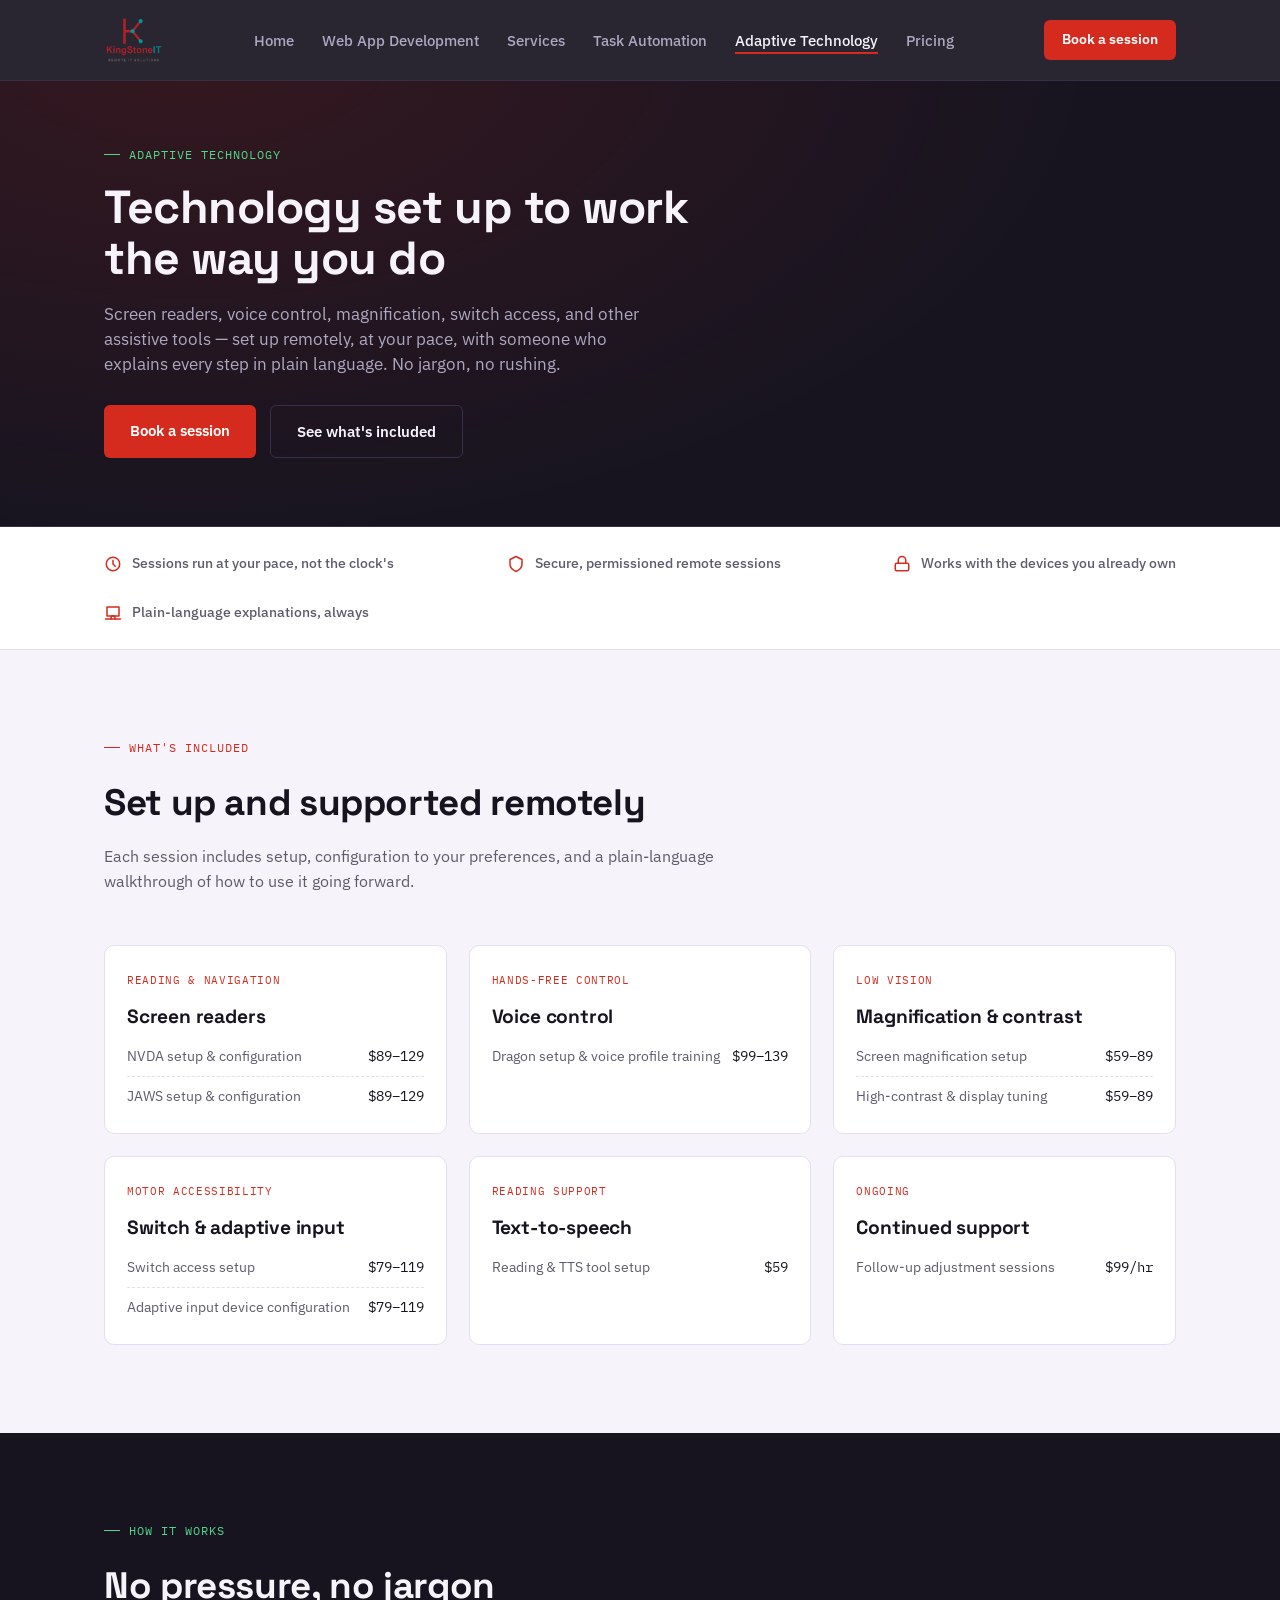
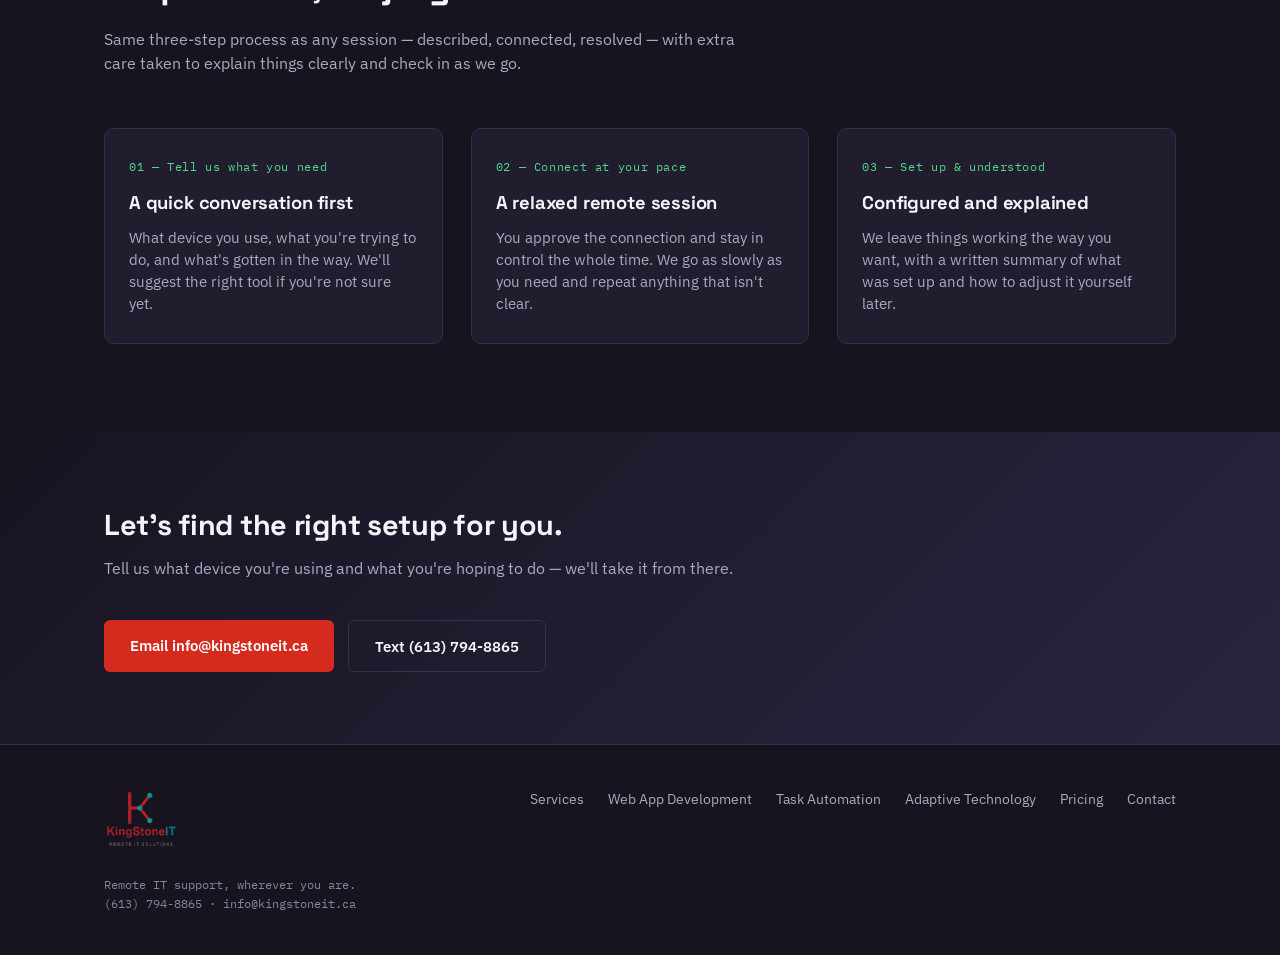
==== commit c6e41fec: "Fix adaptive-technology card text color" ====
--- a/adaptive-technology.html
+++ b/adaptive-technology.html
@@ -139,17 +139,17 @@
     <div class="steps">
       <div class="step" style="background:var(--ink-2); border-color:var(--border-dark);">
         <div class="step-num mono" style="color:var(--teal);">01 — Tell us what you need</div>
-        <h3>A quick conversation first</h3>
+        <h3 style="color:var(--paper);">A quick conversation first</h3>
         <p style="color:var(--slate-light);">What device you use, what you're trying to do, and what's gotten in the way. We'll suggest the right tool if you're not sure yet.</p>
       </div>
       <div class="step" style="background:var(--ink-2); border-color:var(--border-dark);">
         <div class="step-num mono" style="color:var(--teal);">02 — Connect at your pace</div>
-        <h3>A relaxed remote session</h3>
+        <h3 style="color:var(--paper);">A relaxed remote session</h3>
         <p style="color:var(--slate-light);">You approve the connection and stay in control the whole time. We go as slowly as you need and repeat anything that isn't clear.</p>
       </div>
       <div class="step" style="background:var(--ink-2); border-color:var(--border-dark);">
         <div class="step-num mono" style="color:var(--teal);">03 — Set up &amp; understood</div>
-        <h3>Configured and explained</h3>
+        <h3 style="color:var(--paper);">Configured and explained</h3>
         <p style="color:var(--slate-light);">We leave things working the way you want, with a written summary of what was set up and how to adjust it yourself later.</p>
       </div>
     </div>
